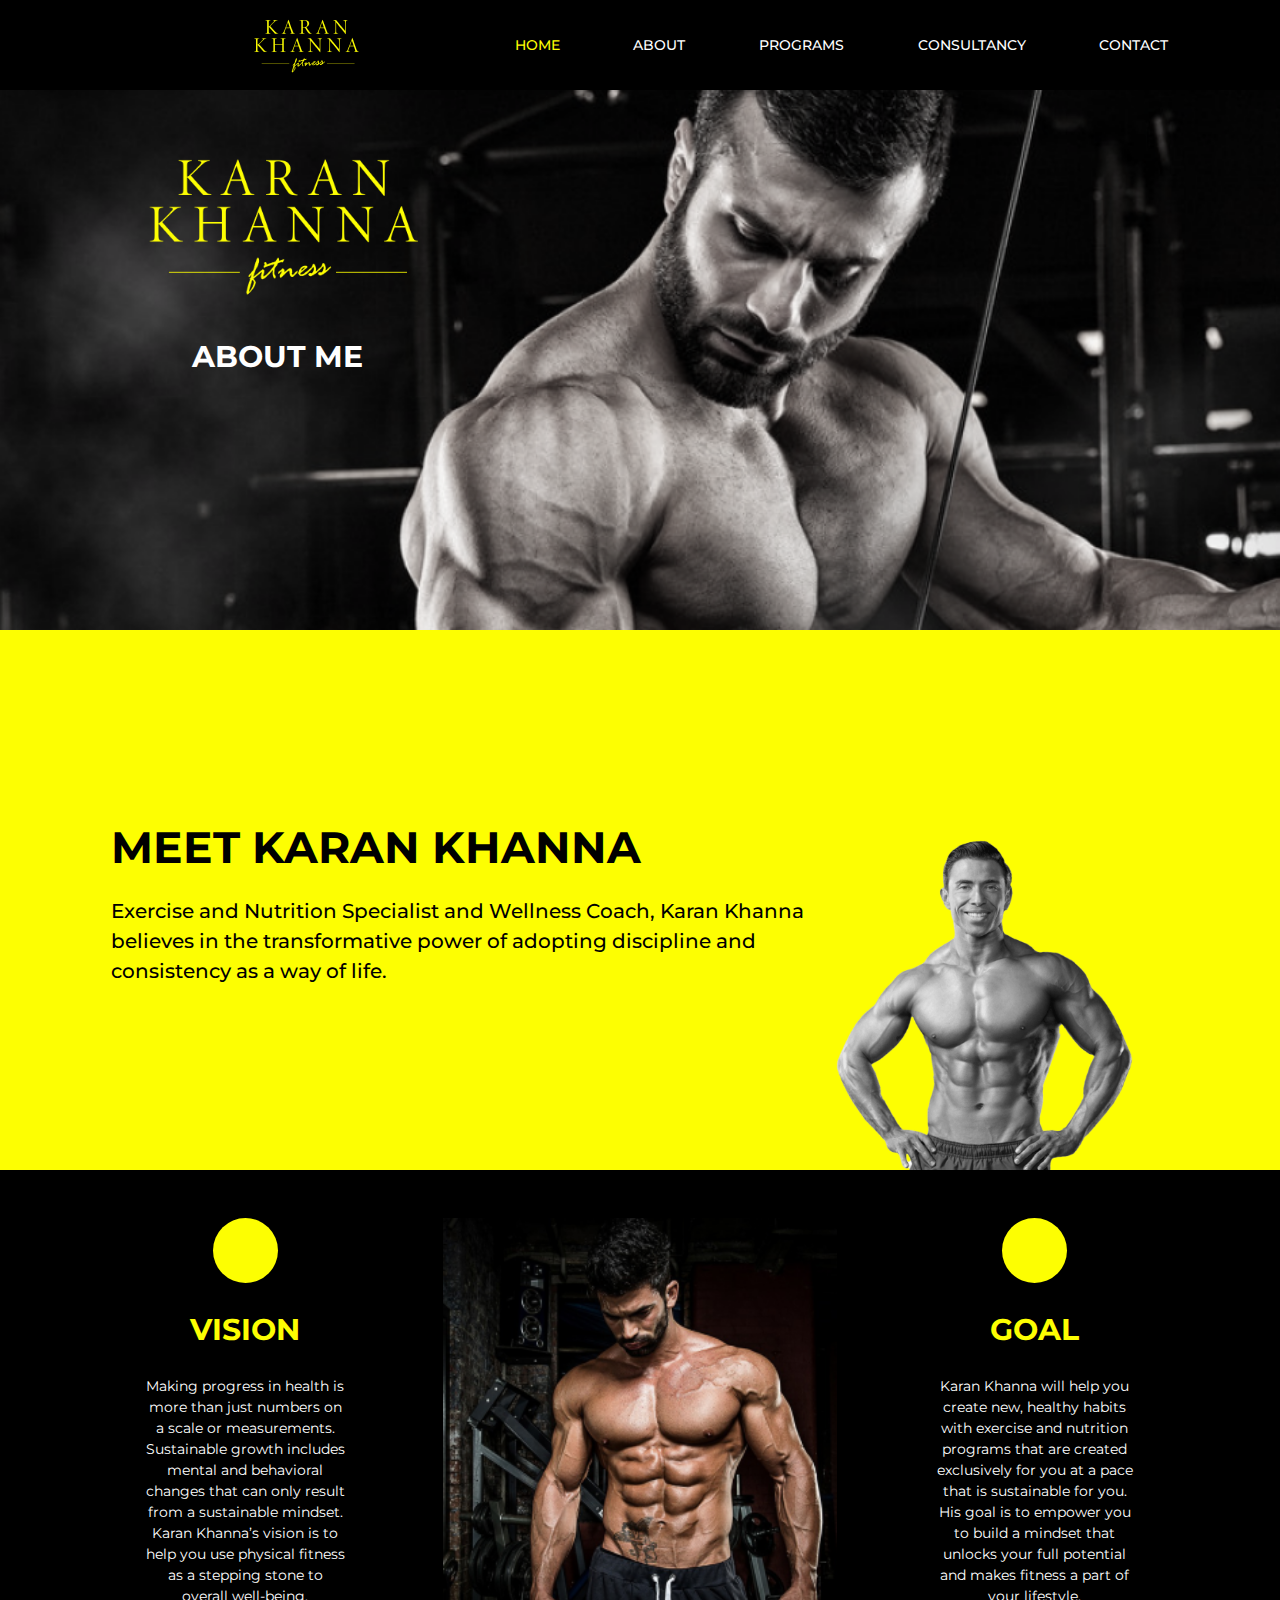
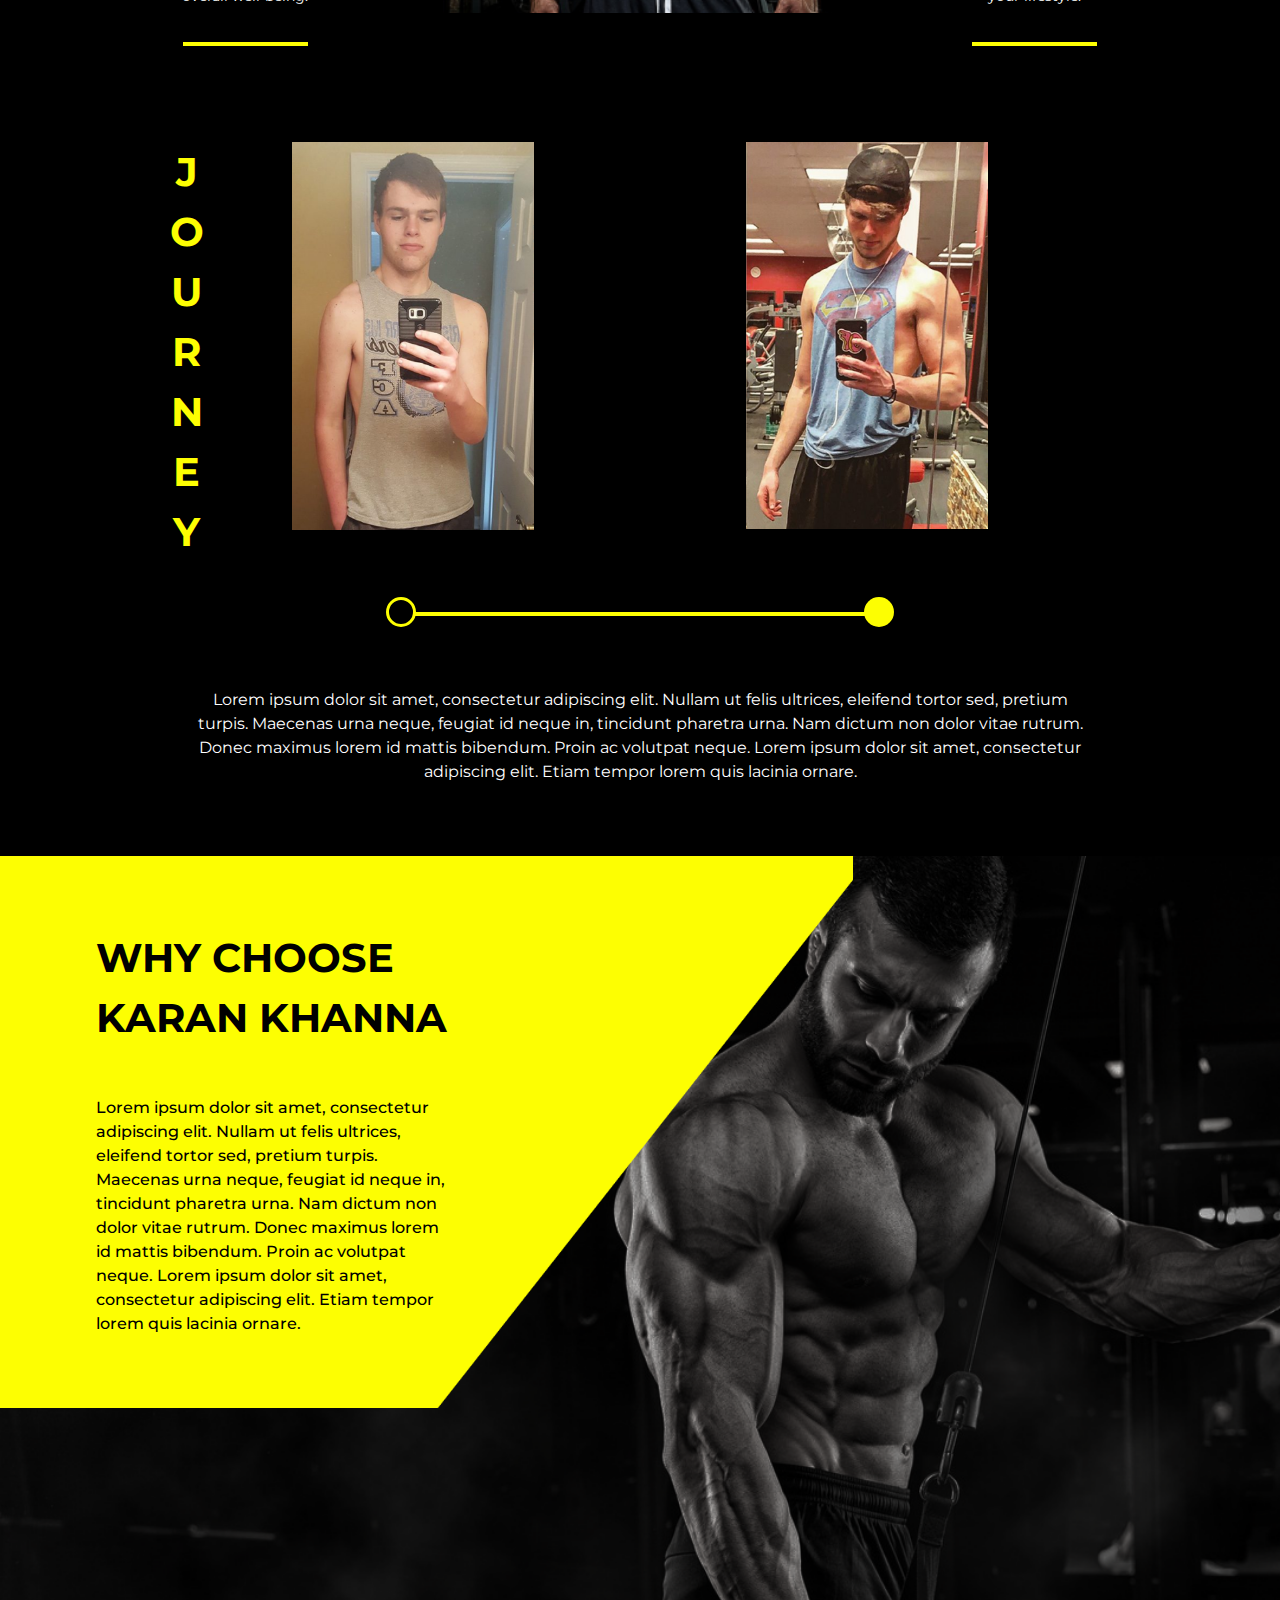
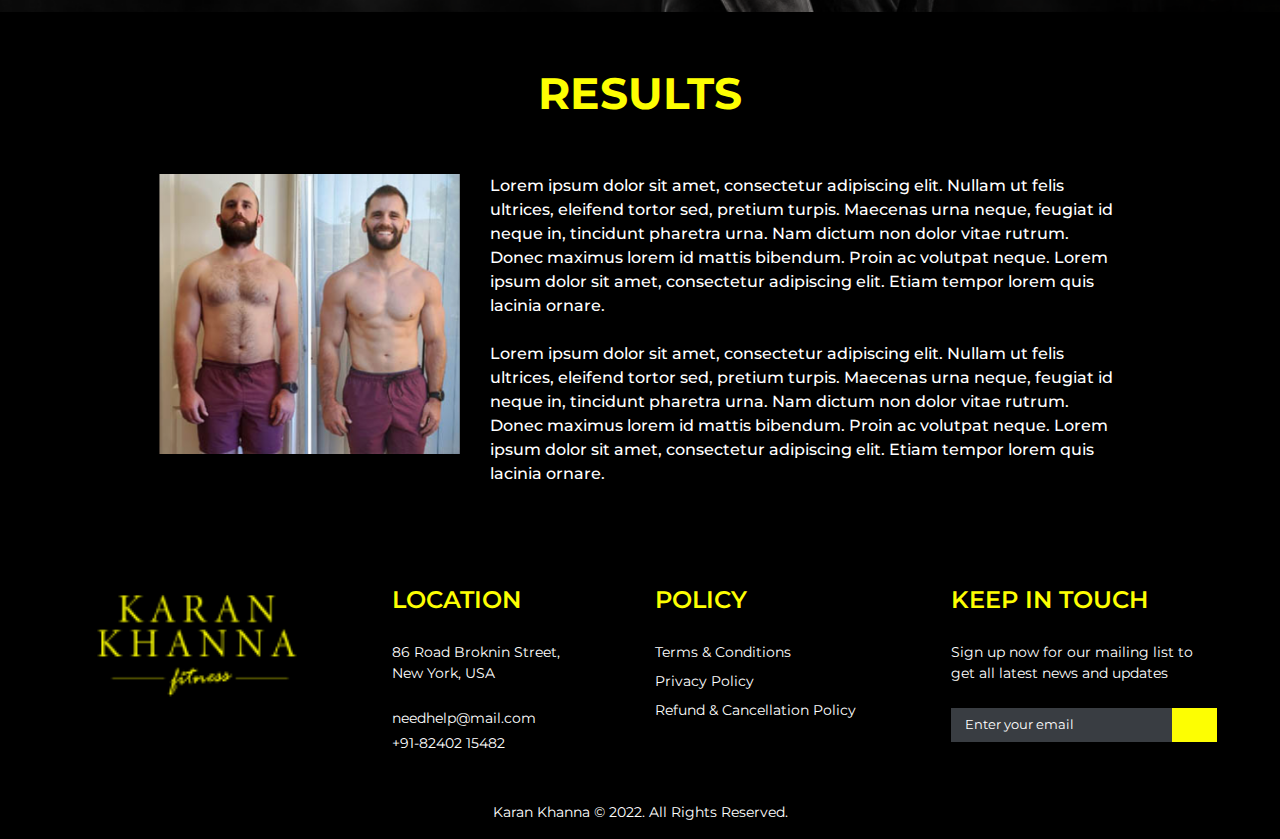
==== about.html @ f709c157 "Initial commit" ====
<!DOCTYPE html>
<html lang="en">
   <head>
      <title>KARAN KHANNA</title>
      <meta charset="utf-8">
      <meta name="viewport" content="width=device-width, initial-scale=1">
      <link rel="stylesheet" href="css/bootstrap.min.css">
      <link rel="stylesheet" href="css/styles.css">
      <link rel="stylesheet" href="css/responsive.css">
      <link rel="stylesheet" href="css/owl.carousel.min.css">
      <link rel="stylesheet" href="css/owl.theme.default.min.css">
      <link rel="stylesheet" href="https://pro.fontawesome.com/releases/v5.10.0/css/all.css" integrity="sha384-AYmEC3Yw5cVb3ZcuHtOA93w35dYTsvhLPVnYs9eStHfGJvOvKxVfELGroGkvsg+p" crossorigin="anonymous"/>
   </head>
   <body>
      <nav class="navbar navbar-expand-md bg-dark navbar-dark">
         <a class="navbar-brand" href="#">
         <img src="img/logo.png">
         </a>
         <div class="menu-btn navbar-toggler-icon d-lg-none" type="button" data-toggle="collapse" data-target="#collapsibleNavbar">
            <div class="menu-btn__burger"></div>
         </div>
         <div class="collapse navbar-collapse" id="collapsibleNavbar">
            <ul class="navbar-nav justify-content-end">
               <li class="nav-item">
                  <a class="nav-link active" href="#">HOME</a>
               </li>
               <li class="nav-item">
                  <a class="nav-link" href="#">ABOUT</a>
               </li>
               <li class="nav-item">
                  <a class="nav-link" href="#">PROGRAMS</a>
               </li>
               <li class="nav-item">
                  <a class="nav-link" href="#">CONSULTANCY</a>
               </li>
               <li class="nav-item">
                  <a class="nav-link" href="#">CONTACT</a>
               </li>
            </ul>
         </div>
      </nav>
      <section class="about_section p-md-5">
         <div class="pl-md-5 pr-md-5">
            <div class="row m-0">
               <div class="col-md-4">
                  <img src="img/about_logo.png" class="w-100">
                  <div class="mt-4 text-white fo-30 fw-700 text-center">ABOUT ME</div>
               </div>
               <div class="col-md-8"></div>
            </div>
         </div>
      </section>
      <section class="bg-yellow vh-60 mvh-100 pl-3 pr-3 pr-md-5 pl-md-5">
         <div class="pl-md-5 pr-md-5 h-100">
            <div class="row m-0 h-100">
               <div class="col-md-8 mt-4 m-md-auto">
                  <div class="fo-44 fw-700 mfo-35">MEET KARAN KHANNA</div>
                  <div class="fo-20 fw-500 mt-3 mfo-14">Exercise and Nutrition Specialist and Wellness Coach, Karan Khanna believes in the transformative power of adopting discipline and consistency as a way of life.</div>
                  <!-- <button class="btn website_btn mt-4">KNOW MORE</button> -->
               </div>
               <div class="col-md-4 position-relative">
                  <img src="img/home1.png" class="home_img1">
               </div>
            </div>
         </div>
      </section>
      <section class="bg-dark pt-5 p-md-5">
         <div class="row m-0">
            <div class="col-md-4 m-auto pl-md-5 pr-md-5">
               <div class="about_icon_div m-auto d-flex">
                  <i class="fas fa-eye m-auto fo-34"></i>
               </div>
               <div class="text-center fo-30 text-yellow fw-700 mt-4">VISION</div>
               <div class="text-white fo-14 mt-4 text-center pl-md-5 pr-md-5">Making progress in health is more than just numbers on a scale or measurements. Sustainable growth includes mental and behavioral changes that can only result from a sustainable mindset. Karan Khanna’s vision is to help you use physical fitness as a stepping stone to overall well-being.</div>
               <div class="about_bar"></div>
            </div>
            <div class="col-md-4 p-0 mt-5 mt-md-0">
               <img src="img/home9.png" class="w-100">
            </div>
            <div class="col-md-4 pl-md-5 pr-md-5 mt-5 mt-md-0 m-md-auto">
               <div class="about_icon_div m-auto d-flex">
                  <i class="fas fa-location m-auto fo-34"></i>
               </div>
               <div class="text-center fo-30 text-yellow fw-700 mt-4">GOAL</div>
               <div class="text-white fo-14 mt-4 text-center pl-md-5 pr-md-5">Karan Khanna will help you create new, healthy habits with exercise and nutrition programs that are created exclusively for you at a pace that is sustainable for you. His goal is to empower you to build a mindset that unlocks your full potential and makes fitness a part of your lifestyle.</div>
               <div class="about_bar"></div>
            </div>
         </div>
      </section>
      <section class="bg-dark pt-5 p-md-5">
         <div class="row m-0 pl-md-5 pr-md-5">
            <div class="col-12 col-md-2 mb-4 mb-md-0">
               <div class="d-none d-md-block">
                  <div class="fo-40 text-yellow fw-700 text-center">J</div>
                  <div class="fo-40 text-yellow fw-700 text-center">O</div>
                  <div class="fo-40 text-yellow fw-700 text-center">U</div>
                  <div class="fo-40 text-yellow fw-700 text-center">R</div>
                  <div class="fo-40 text-yellow fw-700 text-center">N</div>
                  <div class="fo-40 text-yellow fw-700 text-center">E</div>
                  <div class="fo-40 text-yellow fw-700 text-center">Y</div>
               </div>
               <div class="d-md-none">
                  <div class="fo-44 fw-700 text-yellow text-center">JOURNEY</div>
               </div>
            </div>
            <div class="col-6 col-md-3">
               <img src="img/about1.png" class="w-100">
            </div>
            <div class="col-md-2 d-none d-md-block"></div>
            <div class="col-6 col-md-3">
               <img src="img/about2.png" class="w-100">
            </div>
            <div class="col-12 col-md-2"></div>
         </div>
         <div class="about_bar2"></div>
         <div class="p-4 pl-md-5 pr-md-5">
            <div class="pl-md-5 pr-md-5">
               <div class="text-center fo-16 mt-5 text-white pl-md-5 pr-md-5 mfo-13">Lorem ipsum dolor sit amet, consectetur adipiscing elit. Nullam ut felis ultrices, eleifend tortor sed, pretium turpis. Maecenas urna neque, feugiat id neque in, tincidunt pharetra urna. Nam dictum non dolor vitae rutrum. Donec maximus lorem id mattis bibendum. Proin ac volutpat neque. Lorem ipsum dolor sit amet, consectetur adipiscing elit. Etiam tempor lorem quis lacinia ornare. </div>
            </div>
         </div>
      </section>
      <section class="home_consultation">
         <div class="row m-0">
            <div class="col-md-8 p-3 p-md-5">
               <div class="pl-md-5">
                  <div class="fo-40 fw-700 mfo-30 mt-md-4">WHY CHOOSE <br>KARAN KHANNA</div>
                  <div class="fo-16 fw-500 mt-3 mt-md-5 w-50 mb-md-4 mow-65 mfo-13">Lorem ipsum dolor sit amet, consectetur adipiscing elit. Nullam ut felis ultrices, eleifend tortor sed, pretium turpis. Maecenas urna neque, feugiat id neque in, tincidunt pharetra urna. Nam dictum non dolor vitae rutrum. Donec maximus lorem id mattis bibendum. Proin ac volutpat neque. Lorem ipsum dolor sit amet, consectetur adipiscing elit. Etiam tempor lorem quis lacinia ornare. </div>
               </div>
            </div>
            <div class="col-md-4 mt-auto mb-2 mb-md-5"></div>
         </div>
         <div class="d-md-none">
            <img src="img/home7.png" class="w-100">
         </div>
      </section>
      <section class="bg-dark pt-5 pb-4 p-md-5">
         <div class="fo-44 fw-700 text-yellow text-center">RESULTS</div>
         <div class="pl-md-5 pr-md-5">
            <div class="row m-0 pl-md-5 pr-md-5 mt-5">
               <div class="col-md-4">
                  <img src="img/success_stories/3.png" class="w-100">
               </div>
               <div class="col-md-8 mt-4 m-md-auto">
                  <div class="fo-16 text-white fw-500 mfo-14">Lorem ipsum dolor sit amet, consectetur adipiscing elit. Nullam ut felis ultrices, eleifend tortor sed, pretium turpis. Maecenas urna neque, feugiat id neque in, tincidunt pharetra urna. Nam dictum non dolor vitae rutrum. Donec maximus lorem id mattis bibendum. Proin ac volutpat neque. Lorem ipsum dolor sit amet, consectetur adipiscing elit. Etiam tempor lorem quis lacinia ornare. <br><br>Lorem ipsum dolor sit amet, consectetur adipiscing elit. Nullam ut felis ultrices, eleifend tortor sed, pretium turpis. Maecenas urna neque, feugiat id neque in, tincidunt pharetra urna. Nam dictum non dolor vitae rutrum. Donec maximus lorem id mattis bibendum. Proin ac volutpat neque. Lorem ipsum dolor sit amet, consectetur adipiscing elit. Etiam tempor lorem quis lacinia ornare. </div>
               </div>
            </div>
         </div>
      </section>
      <footer class="bg-dark p-3 pt-md-5 pl-md-5 pr-md-5">
         <div class="row m-0">
            <div class="col-md-3 text-center">
               <img src="img/logo.png" class="w-80">
               <div class="row m-0 justify-content-between footer_social mt-4">
                  <div><a href="#"><i class="fab fa-facebook-square"></i></a></div>
                  <div><a href="#"><i class="fab fa-twitter"></i></a></div>
                  <div><a href="#"><i class="fab fa-youtube"></i></a></div>
                  <div><a href="#"><i class="fab fa-linkedin"></i></a></div>
                  <div><a href="#"><i class="fab fa-instagram"></i></a></div>
               </div>
            </div>
            <div class="col-md-3 pl-md-5 mt-4 mt-md-0">
               <div class="fo-24 text-yellow fw-600">LOCATION</div>
               <div class="fo-14 text-white mt-4">86 Road Broknin Street, <br>New York, USA</div>
               <div class="fo-14 text-white mt-4">needhelp@mail.com</div>
               <div class="fo-14 text-white mt-1">+91-82402 15482</div>
            </div>
            <div class="col-md-3 mt-4 mt-md-0">
               <div class="fo-24 text-yellow fw-600">POLICY</div>
               <a href="#">
                  <div class="fo-14 text-white mt-4">Terms & Conditions</div>
               </a>
               <a href="#">
                  <div class="fo-14 text-white mt-2">Privacy Policy</div>
               </a>
               <a href="#">
                  <div class="fo-14 text-white mt-2">Refund & Cancellation Policy</div>
               </a>
            </div>
            <div class="col-md-3 mt-4 mt-md-0">
               <div class="fo-24 text-yellow fw-600">KEEP IN TOUCH</div>
               <div class="fo-14 text-white mt-4">Sign up now for our mailing list to get all latest news and updates</div>
               <div class="row m-0 mt-4">
                  <input type="text" name="" placeholder="Enter your email" class="">
                  <div class="email_btn bg-yellow text-center d-flex">
                     <i class="fas fa-angle-right text-dark fo-30 m-auto"></i>
                  </div>
               </div>
            </div>
            <div class="col-md-12 mt-4 mt-md-0 text-center">
               <div class="fo-14 text-white mt-5">Karan Khanna © 2022. All Rights Reserved.</div>
            </div>
         </div>
      </footer>
      <!--Script files -->
      <script src="js/jquery.js"></script>
      <script src="js/bootstrap.min.js"></script>
      <script src="js/owl.carousel.min.js"></script>
      <script src="js/main.js"></script>
   </body>
</html>
---- css/styles.css ----
@import url('https://fonts.googleapis.com/css2?family=Montserrat:wght@400;500;600;700&display=swap');

/* Global classes */

.btn:focus,
.btn:active {
	outline: none !important;
	box-shadow: none;
}

input:focus {
	border-top: none;
	outline: none;
}

select:focus {
	border: none;
	outline: none;
}

input::placeholder {
	font-size: 13px;
	color: #fff;
}

ul {
	list-style-type: none;
}

.w-100 {
	width: 100%!important;
}

.w-95 {
	width: 95%;
}

.w-80 {
	width: 80%;
}

.w-50 {
	width: 50%;
}

.w-40 {
	width: 40%;
}

.h-100 {
	height: 100%;
}

.fo-12 {
	font-size: 12px;
}

.fo-13 {
	font-size: 13px;
}

.fo-14 {
	font-size: 14px;
}

.fo-15 {
	font-size: 15px;
}

.fo-16 {
	font-size: 16px;
}

.fo-17 {
	font-size: 17px;
}

.fo-18 {
	font-size: 18px!important;
}

.fo-20 {
	font-size: 20px;
}

.fo-22 {
	font-size: 22px;
}

.fo-24 {
	font-size: 24px;
}

.fo-26 {
	font-size: 26px;
}

.fo-28 {
	font-size: 28px;
}

.fo-30 {
	font-size: 30px!important;
}

.fo-32 {
	font-size: 32px;
}

.fo-34 {
	font-size: 34px;
}

.fo-36 {
	font-size: 36px;
}

.fo-38 {
	font-size: 38px;
}

.fo-40 {
	font-size: 40px;
}

.fo-44 {
	font-size: 44px;
}

.fw-400 {
	font-weight: 400;
}

.fw-500 {
	font-weight: 500;
}

.fw-600 {
	font-weight: 600;
}

.fw-700 {
	font-weight: 700;
}

.fw-800 {
	font-weight: 800;
}

.carousel-inner img {
	width: 100%;
	height: 100%;
}

.cursorPointer {
	cursor: pointer;
}

.bg-black {
	background-color: #212529;
}

.bg-yellow {
	background-color: #FDFE02;
}

.vh-60 {
	height: 60vh;
}

.vh-80 {
	height: 80vh;
}

.website_btn {
	border-radius: 0;
	background: transparent;
	border: 1px solid #000000;
	padding: 10px 20px;
	text-align: center;
	font-size: 13px;
	font-weight: 500;
}

.website_btn_yellow {
	border: 1px solid #FDFE02;
	color: #FDFE02;
}


/* 3-bars and cross icon animation */

.menu-btn__burger {
	width: 25px;
	height: 3px;
	background: #FFC000;
	border-radius: 5px;
	box-shadow: 0 2px 5px rgba(255, 101, 47, .2);
	transition: all .5s ease-in-out;
}

.menu-btn__burger::before,
.menu-btn__burger::after {
	content: '';
	position: absolute;
	width: 25px;
	height: 3px;
	background: #FFC000;
	border-radius: 5px;
	box-shadow: 0 2px 5px rgba(255, 101, 47, .2);
	transition: all .5s ease-in-out;
}

.menu-btn__burger::before {
	transform: translateY(-9px);
}

.menu-btn__burger::after {
	transform: translateY(9px);
}


/* ANIMATION */

.menu-btn.open .menu-btn__burger {
	transform: translateX(-50px);
	background: transparent;
	box-shadow: none;
}

.menu-btn.open .menu-btn__burger::before {
	transform: rotate(45deg) translate(35px, -35px);
}

.menu-btn.open .menu-btn__burger::after {
	transform: rotate(-45deg) translate(35px, 35px);
}

.text-yellow {
	color: #FDFE02;
}

.nav-link {
	color: #fff!important;
	font-size: 14px;
	font-weight: 500;
}

.nav-link.active,
.nav-link:hover {
	color: #FDFE02!important;
}

.home_programs {
	background-image: url('../img/home3.png');
	background-size: cover;
	background-position: center;
	background-repeat: no-repeat;
}

.home_fitness {
	background-image: url('../img/home5.png');
	background-size: cover;
	background-position: center;
	background-repeat: no-repeat;
}

.home_consultation .col-md-8 {
	background-image: url('../img/home8.png');
	background-size: cover;
	background-position: center;
	background-repeat: no-repeat;
	height: 100%;
}

.home_consultation img {
	border-radius: 50%;
	width: 26%;
}

.program_card {
	box-shadow: 4px 4px 14px rgba(0, 0, 0, 0.25);
	border-radius: 12px;
}

.programs_content {
	border-radius: 0px 0px 12px 12px;
}

.program_card .website_btn {
	padding: 7px 20px;
}

.website_btn_arrow {
	margin-left: -5px;
	padding: 6px 10px!important;
	background: #000;
	color: #fff;
}

.success_stories img {
	height: 300px;
}

footer i {
	color: #fff;
}

footer input {
	background: #393D42;
	border-radius: 0;
	border: none;
	width: 83%;
	padding: 7px 14px;
	color: #fff;
	font-size: 13px;
}

.email_btn {
	width: 17%;
	padding: 7px 14px;
}

.about_section {
	background-image: url('../img/about_cover.png');
	background-size: cover;
	background-position: center;
	background-repeat: no-repeat;
	height: 60vh;
}

.about_icon_div {
	height: 65px;
	width: 65px;
	border-radius: 50%;
	background-color: #FDFE02;
}

.about_bar {
	max-width: 125px;
	border-bottom: 4px solid #FDFE02;
	margin: auto;
	margin-top: 35px;
}

.about_bar2 {
	max-width: 450px;
	border-bottom: 4px solid #FDFE02;
	margin: auto;
	margin-top: 50px;
	position: relative;
}

.about_bar2::before {
	content: '';
	display: inline-block;
	border: 3px solid #FDFE02;
	color: white;
	width: 30px;
	height: 30px;
	border-radius: 50%;
	position: absolute;
	left: -6.5%;
	bottom: -15px;
}

.about_bar2::after {
	content: '';
	display: inline-block;
	background: #FDFE02;
	color: white;
	width: 30px;
	height: 30px;
	border-radius: 50%;
	position: absolute;
	right: -6.5%;
	bottom: -15px;
}
.consultancy_form input{
	border: 1px solid #FFFFFF;
	border-radius: 0;
	width: 100%;
	margin: 6px 0px;
	padding: 8px 15px;
	background: transparent;
	color: #717171;
	font-size: 13px;
}

.consultancy_form input::placeholder {
	font-size: 13px;
	color: #717171;
}

.consultancy_form textarea{
	border: 1px solid #FFFFFF;
	border-radius: 0;
	width: 100%;
	margin: 6px 0px;
	padding: 8px 15px;
	background: transparent;
	color: #717171;
	height: 170px;
	resize: none;
	font-size: 13px;
}
.consultancy_form .btn{
	background: #FDFE02;
	font-size: 14px;
	color: #000;
	padding: 8px 25px;
	font-weight: 700;
}

#accordion .card {
	border: none;
	border-radius: 0px;
}

#accordion .card .card-header {
	border: none;
}

#accordion .card a {
	color: #000000;
	font-size: 16px;
	font-weight: 600;
}

#accordion .card-body {
	font-size: 14px;
	color: #000000;
}
.services_card{
	height: 330px;
	border-radius: 5px;
}
.card_tag{
	background: #FDFE02;
	text-align: center;
	color: #000000;
	font-size: 16px;
	font-weight: 800;
	padding: 10px 15px;
	width: 70%;
	margin-top: 10px;
	margin-left: -25px;
}
.card_tag_bottom {
	width: 0;
	height: 0;
	border-left: 25px solid transparent;
	border-right: 0px solid transparent;
	border-top: 15px solid #B6B70D;
	margin-left: -25px;
}
.services_card .btn{
	width: 40%;
	margin-left: auto;
	margin-right: auto;
}
.services_card span{
	opacity: .6;
	font-size: 16px;
}
---- css/responsive.css ----
@media only screen and (min-width: 577px) {
	nav {
		padding-left: 250px!important;
		padding-right: 75px!important;
	}
	.nav-link {
		padding-left: 2.3rem!important;
		padding-right: 2.3rem!important;
	}
	.home_img1 {
		position: absolute;
		bottom: 0;
		left: 0;
		width: 90%;
	}
	.home_img2 {
		position: absolute;
		bottom: 0;
		left: 0;
		width: 120%;
	}
	.home_consultation {
		background-image: url('../img/home7.png');
		background-size: cover;
		background-position: center;
		background-repeat: no-repeat;
		height: 84vh;
	}
	.home_consultation .col-md-4 .fo-22 {
		margin-left: -120px;
		margin-right: 100px!important;
	}
	footer{
		padding: 30px 250px;
	}
}

@media only screen and (min-width: 1400px) {}

@media only screen and (max-width: 576px) {
	/* Global classes for mobile */
	.mfo-35 {
		font-size: 35px!important;
	}
	.mfo-32 {
		font-size: 32px!important;
	}
	.mfo-30 {
		font-size: 30px!important;
	}
	.mfo-28 {
		font-size: 28px!important;
	}
	.mfo-25 {
		font-size: 25px!important;
	}
	.mfo-24 {
		font-size: 24px!important;
	}
	.mfo-22 {
		font-size: 22px!important;
	}
	.mfo-20 {
		font-size: 20px!important;
	}
	.mfo-18 {
		font-size: 18px!important;
	}
	.mfo-17 {
		font-size: 17px!important;
	}
	.mfo-16 {
		font-size: 16px!important;
	}
	.mfo-15 {
		font-size: 15px!important;
	}
	.mfo-14 {
		font-size: 14px!important;
	}
	.mfo-13 {
		font-size: 13px!important;
	}
	.mfo-12 {
		font-size: 12px!important;
	}
	.mfo-11 {
		font-size: 11px!important;
	}
	.mfo-10 {
		font-size: 10px!important;
	}
	.mow-100 {
		width: 100%!important;
	}
	.mow-65 {
		width: 65%!important;
	}
	.mvh-100 {
		height: 87vh!important;
	}
	.mvh-110 {
		height: 110vh!important;
	}
	/* Custom classes */
	.nav-link {
		padding: 14px!important;
	}
	.home_img1 {
		position: absolute;
		bottom: 0;
		right: -5%;
		width: 90%;
	}
	.home_img2 {
		position: absolute;
		bottom: 0;
		right: -5%;
		width: 90%;
	}
	.home_programs {
		height: 230vh;
	}
	.home_consultation {
		background: #000;
	}
	.home_consultation img {
		width: 40%;
	}
	.about_bar2 {
		max-width: 225px;
	}
	.about_bar2::before {
		left: -12.5%;
		bottom: -15px;
	}
	.about_bar2::after {
		right: -12.5%;
		bottom: -15px;
	}
	footer{
		padding: 15px;
	}
}
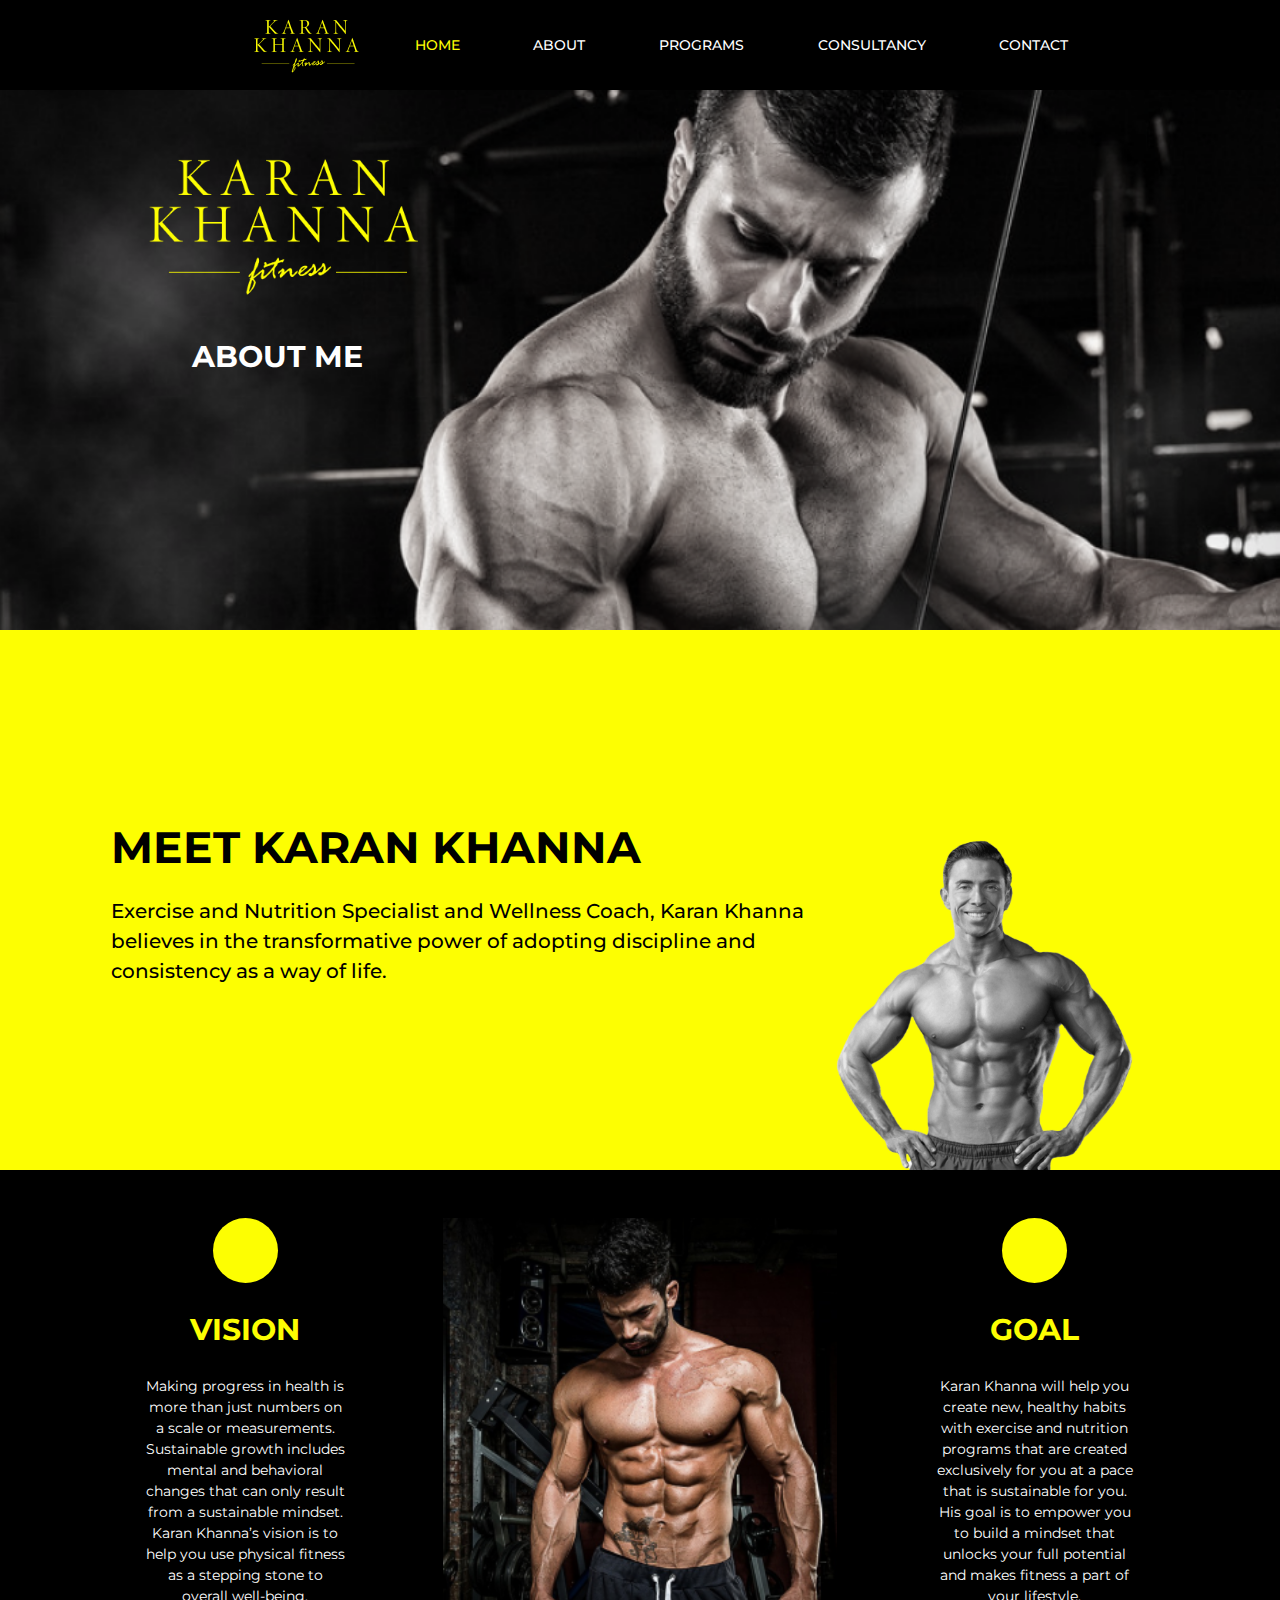
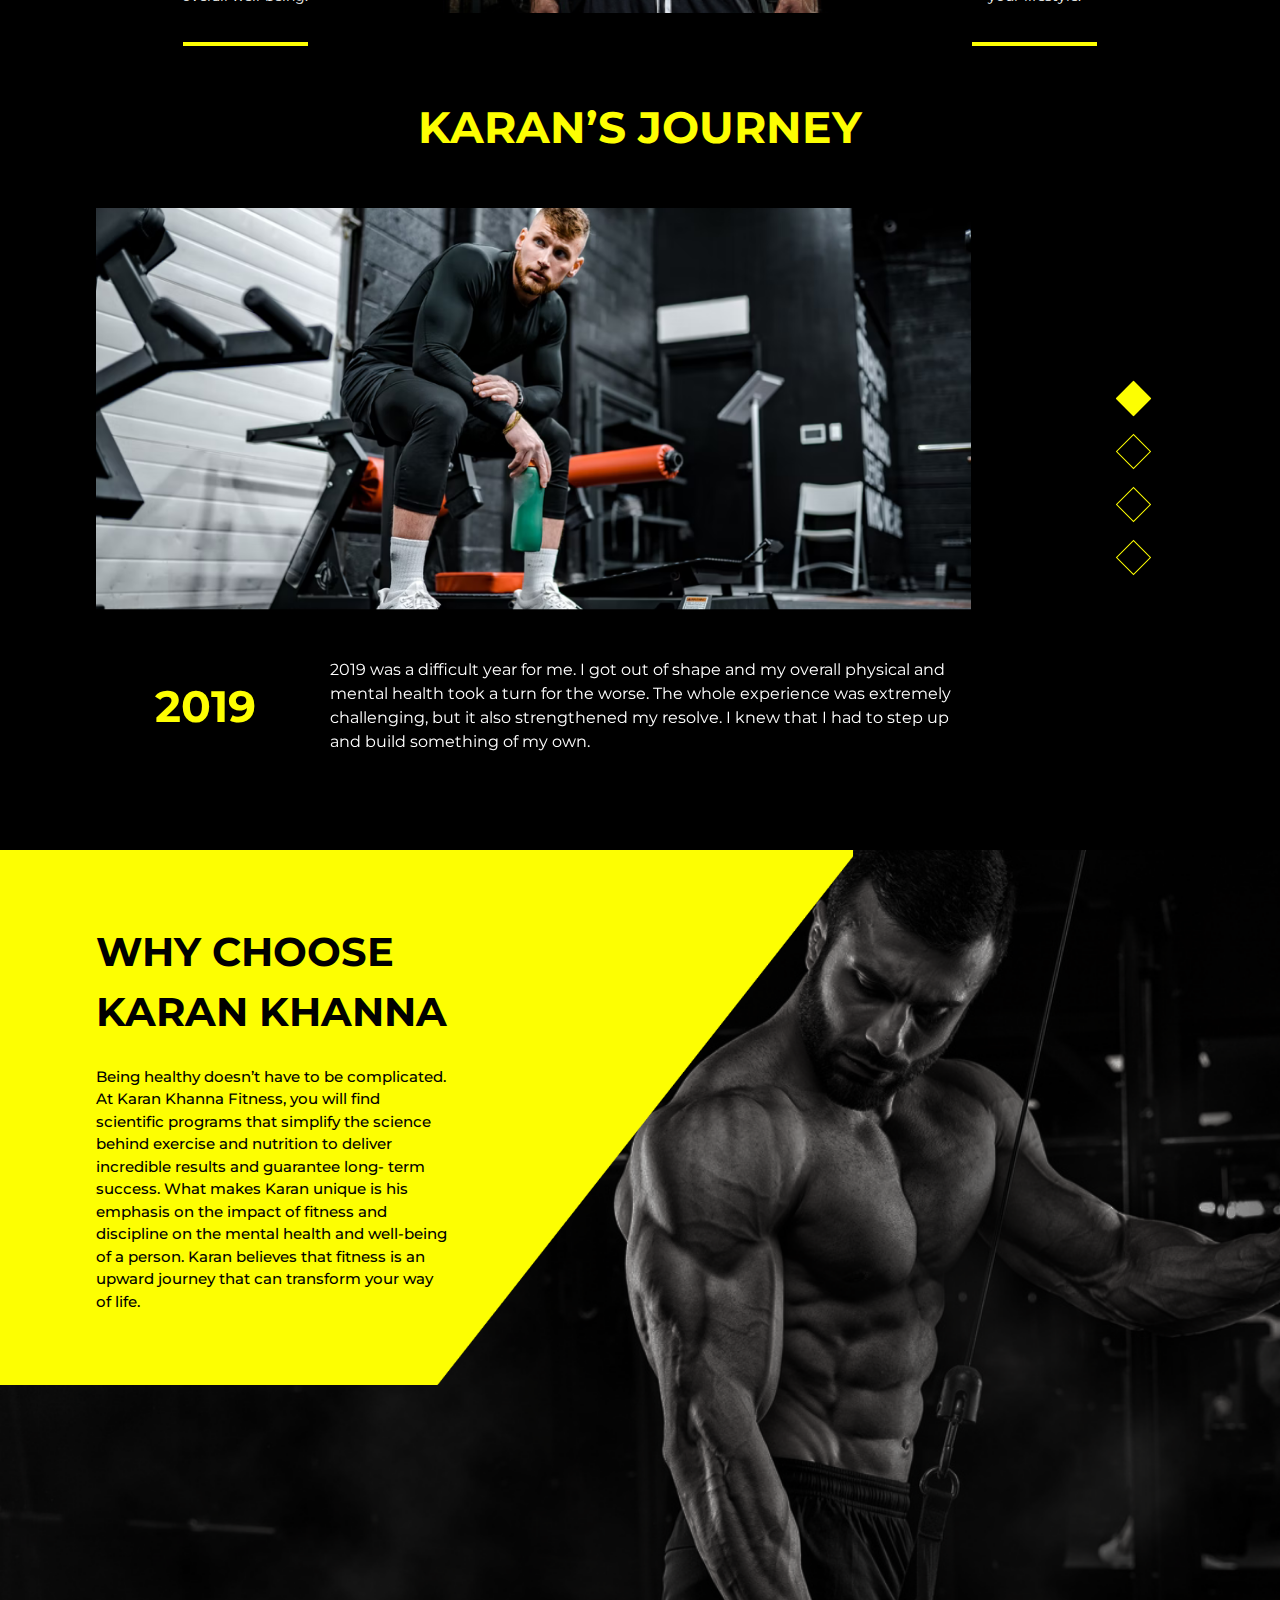
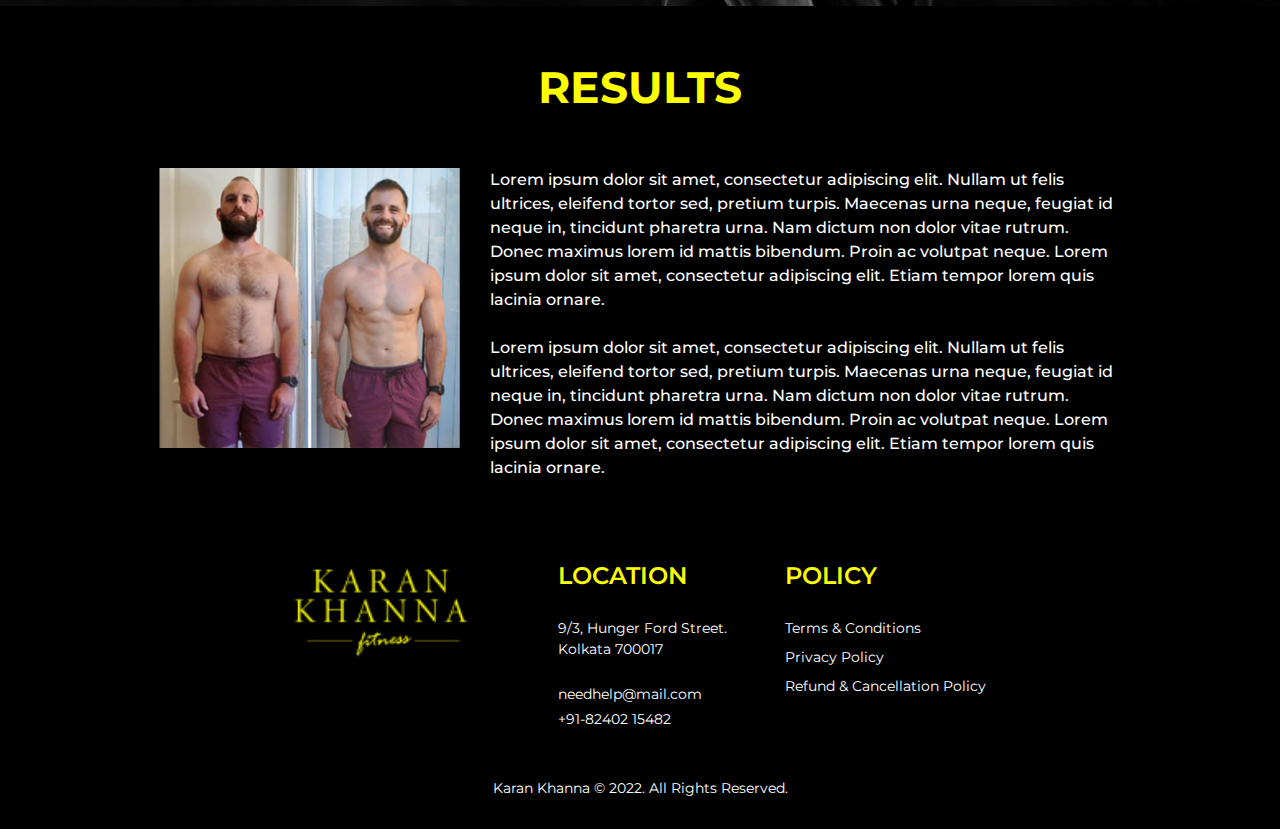
==== commit 3dd3b817: "About page complete" ====
--- a/about.html
+++ b/about.html
@@ -12,7 +12,7 @@
       <link rel="stylesheet" href="https://pro.fontawesome.com/releases/v5.10.0/css/all.css" integrity="sha384-AYmEC3Yw5cVb3ZcuHtOA93w35dYTsvhLPVnYs9eStHfGJvOvKxVfELGroGkvsg+p" crossorigin="anonymous"/>
    </head>
    <body>
-      <nav class="navbar navbar-expand-md bg-dark navbar-dark">
+      <nav class="navbar navbar-expand-lg bg-dark navbar-dark">
          <a class="navbar-brand" href="#">
          <img src="img/logo.png">
          </a>
@@ -42,15 +42,15 @@
       <section class="about_section p-md-5">
          <div class="pl-md-5 pr-md-5">
             <div class="row m-0">
-               <div class="col-md-4">
+               <div class="col-md-5 col-lg-4">
                   <img src="img/about_logo.png" class="w-100">
                   <div class="mt-4 text-white fo-30 fw-700 text-center">ABOUT ME</div>
                </div>
-               <div class="col-md-8"></div>
-            </div>
-         </div>
-      </section>
-      <section class="bg-yellow vh-60 mvh-100 pl-3 pr-3 pr-md-5 pl-md-5">
+               <div class="col-md-7 col-lg-8"></div>
+            </div>
+         </div>
+      </section>
+      <section class="bg-yellow vh-60 mvh-100 pl-3 pr-3 pr-lg-5 pl-lg-5">
          <div class="pl-md-5 pr-md-5 h-100">
             <div class="row m-0 h-100">
                <div class="col-md-8 mt-4 m-md-auto">
@@ -66,77 +66,103 @@
       </section>
       <section class="bg-dark pt-5 p-md-5">
          <div class="row m-0">
-            <div class="col-md-4 m-auto pl-md-5 pr-md-5">
+            <div class="col-lg-4 m-auto pl-lg-5 pr-lg-5">
                <div class="about_icon_div m-auto d-flex">
                   <i class="fas fa-eye m-auto fo-34"></i>
                </div>
                <div class="text-center fo-30 text-yellow fw-700 mt-4">VISION</div>
-               <div class="text-white fo-14 mt-4 text-center pl-md-5 pr-md-5">Making progress in health is more than just numbers on a scale or measurements. Sustainable growth includes mental and behavioral changes that can only result from a sustainable mindset. Karan Khanna’s vision is to help you use physical fitness as a stepping stone to overall well-being.</div>
+               <div class="text-white fo-14 mt-4 text-center pl-lg-5 pr-lg-5">Making progress in health is more than just numbers on a scale or measurements. Sustainable growth includes mental and behavioral changes that can only result from a sustainable mindset. Karan Khanna’s vision is to help you use physical fitness as a stepping stone to overall well-being.</div>
                <div class="about_bar"></div>
             </div>
-            <div class="col-md-4 p-0 mt-5 mt-md-0">
+            <div class="col-lg-4 p-0 mt-5 mt-lg-0">
                <img src="img/home9.png" class="w-100">
             </div>
-            <div class="col-md-4 pl-md-5 pr-md-5 mt-5 mt-md-0 m-md-auto">
+            <div class="col-lg-4 pl-lg-5 pr-lg-5 mt-5 mt-lg-0">
                <div class="about_icon_div m-auto d-flex">
                   <i class="fas fa-location m-auto fo-34"></i>
                </div>
                <div class="text-center fo-30 text-yellow fw-700 mt-4">GOAL</div>
-               <div class="text-white fo-14 mt-4 text-center pl-md-5 pr-md-5">Karan Khanna will help you create new, healthy habits with exercise and nutrition programs that are created exclusively for you at a pace that is sustainable for you. His goal is to empower you to build a mindset that unlocks your full potential and makes fitness a part of your lifestyle.</div>
+               <div class="text-white fo-14 mt-4 text-center pl-lg-5 pr-lg-5">Karan Khanna will help you create new, healthy habits with exercise and nutrition programs that are created exclusively for you at a pace that is sustainable for you. His goal is to empower you to build a mindset that unlocks your full potential and makes fitness a part of your lifestyle.</div>
                <div class="about_bar"></div>
             </div>
          </div>
       </section>
-      <section class="bg-dark pt-5 p-md-5">
-         <div class="row m-0 pl-md-5 pr-md-5">
-            <div class="col-12 col-md-2 mb-4 mb-md-0">
-               <div class="d-none d-md-block">
-                  <div class="fo-40 text-yellow fw-700 text-center">J</div>
-                  <div class="fo-40 text-yellow fw-700 text-center">O</div>
-                  <div class="fo-40 text-yellow fw-700 text-center">U</div>
-                  <div class="fo-40 text-yellow fw-700 text-center">R</div>
-                  <div class="fo-40 text-yellow fw-700 text-center">N</div>
-                  <div class="fo-40 text-yellow fw-700 text-center">E</div>
-                  <div class="fo-40 text-yellow fw-700 text-center">Y</div>
-               </div>
-               <div class="d-md-none">
-                  <div class="fo-44 fw-700 text-yellow text-center">JOURNEY</div>
-               </div>
-            </div>
-            <div class="col-6 col-md-3">
-               <img src="img/about1.png" class="w-100">
-            </div>
-            <div class="col-md-2 d-none d-md-block"></div>
-            <div class="col-6 col-md-3">
-               <img src="img/about2.png" class="w-100">
-            </div>
-            <div class="col-12 col-md-2"></div>
-         </div>
-         <div class="about_bar2"></div>
-         <div class="p-4 pl-md-5 pr-md-5">
-            <div class="pl-md-5 pr-md-5">
-               <div class="text-center fo-16 mt-5 text-white pl-md-5 pr-md-5 mfo-13">Lorem ipsum dolor sit amet, consectetur adipiscing elit. Nullam ut felis ultrices, eleifend tortor sed, pretium turpis. Maecenas urna neque, feugiat id neque in, tincidunt pharetra urna. Nam dictum non dolor vitae rutrum. Donec maximus lorem id mattis bibendum. Proin ac volutpat neque. Lorem ipsum dolor sit amet, consectetur adipiscing elit. Etiam tempor lorem quis lacinia ornare. </div>
-            </div>
-         </div>
+      <section class="bg-dark pb-5 pb-lg-0">
+         <div class="fo-44 fw-700 text-yellow text-center mfo-30 pt-5 pb-5 pt-lg-0 pb-lg-0">KARAN’S JOURNEY</div>
+         <div class="col-lg-10 pr-lg-5 pl-lg-5">
+            <div class="p-lg-5">
+               <div class="owl-carousel" id="about_carousel">
+                  <div>
+                     <img src="img/about3.png" class="w-100">
+                     <div class="row m-0 mt-5">
+                        <div class="col-lg-3 m-auto">
+                           <div class="fo-44 fw-700 text-yellow text-center">2019</div>
+                        </div>
+                        <div class="col-lg-9 m-auto">
+                           <div class="fo-16 text-white mfo-14">2019 was a difficult year for me. I got out of shape and my overall physical and mental health took a turn for the worse. The whole experience was extremely challenging, but it also strengthened my resolve. I knew that I had to step up and build something of my own.</div>
+                        </div>
+                     </div>
+                  </div>
+                  <div>
+                     <img src="img/about3.png" class="w-100">
+                     <div class="row m-0 mt-5">
+                        <div class="col-lg-3 m-auto">
+                           <div class="fo-44 fw-700 text-yellow text-center">2020</div>
+                        </div>
+                        <div class="col-lg-9 m-auto">
+                           <div class="fo-16 text-white mfo-14">The lockdowns in 2020 were a nightmare for everyone, including me. I was left at an all-time low, both professionally and personally. After months of struggle, I decided to take charge of my life and pursue professional certifications in fitness and nutrition. The whole experience pushed my life in an entirely different direction. I became an intern at a reputed gym and started getting my own clients.</div>
+                        </div>
+                     </div>
+                  </div>
+                  <div>
+                     <img src="img/about3.png" class="w-100">
+                     <div class="row m-0 mt-5">
+                        <div class="col-lg-3 m-auto">
+                           <div class="fo-44 fw-700 text-yellow text-center">2021</div>
+                        </div>
+                        <div class="col-lg-9 m-auto">
+                           <div class="fo-16 text-white mfo-14">The upward streak that began in 2020 continued in 2021 as well. I was getting more clients and finally found fulfillment in my career. More importantly, being disciplined and consistent with my workouts gave me the perspective I needed and my mental health improved immensely. Having felt the power of adopting a healthier lifestyle, I wanted to do the same for my clients and help them become the best they can be.</div>
+                        </div>
+                     </div>
+                  </div>
+                  <div>
+                     <img src="img/about3.png" class="w-100">
+                     <div class="row m-0 mt-5">
+                        <div class="col-lg-3 m-auto">
+                           <div class="fo-44 fw-700 text-yellow text-center">2022</div>
+                        </div>
+                        <div class="col-lg-9 m-auto">
+                           <div class="fo-16 text-white mfo-14">2022 is the year where I'm pushing my limits and expanding my horizons. Grateful for the immense growth and development I have witnessed in the past year, I decided to be the best I can be and take Karan Khanna Fitness to even greater heights. As I continue to learn and grow in this ever-expanding field, I feel more confident than ever.</div>
+                        </div>
+                     </div>
+                  </div>
+               </div>
+               <div class="owl-navigation owl-navigation-about_carousel">
+                  <span class="owl-nav-prev"><i class="fas fa-arrow-left"></i></span>
+                  <span class="owl-nav-next"><i class="fas fa-arrow-right"></i></span>
+               </div>
+            </div>
+         </div>
+         <div class="col-lg-2"></div>
       </section>
       <section class="home_consultation">
          <div class="row m-0">
-            <div class="col-md-8 p-3 p-md-5">
-               <div class="pl-md-5">
+            <div class="col-md-8 p-3 p-lg-5">
+               <div class="pl-lg-5">
                   <div class="fo-40 fw-700 mfo-30 mt-md-4">WHY CHOOSE <br>KARAN KHANNA</div>
-                  <div class="fo-16 fw-500 mt-3 mt-md-5 w-50 mb-md-4 mow-65 mfo-13">Lorem ipsum dolor sit amet, consectetur adipiscing elit. Nullam ut felis ultrices, eleifend tortor sed, pretium turpis. Maecenas urna neque, feugiat id neque in, tincidunt pharetra urna. Nam dictum non dolor vitae rutrum. Donec maximus lorem id mattis bibendum. Proin ac volutpat neque. Lorem ipsum dolor sit amet, consectetur adipiscing elit. Etiam tempor lorem quis lacinia ornare. </div>
+                  <div class="fo-15 fw-500 mt-3 mt-lg-4 w-50 mb-md-4 mow-65 mfo-13">Being healthy doesn’t have to be complicated. At Karan Khanna Fitness, you will find scientific programs that simplify the science behind exercise and nutrition to deliver incredible results and guarantee long- term success. What makes Karan unique is his emphasis on the impact of fitness and discipline on the mental health and well-being of a person. Karan believes that fitness is an upward journey that can transform your way of life.</div>
                </div>
             </div>
             <div class="col-md-4 mt-auto mb-2 mb-md-5"></div>
          </div>
-         <div class="d-md-none">
+         <div class="d-lg-none">
             <img src="img/home7.png" class="w-100">
          </div>
       </section>
       <section class="bg-dark pt-5 pb-4 p-md-5">
          <div class="fo-44 fw-700 text-yellow text-center">RESULTS</div>
-         <div class="pl-md-5 pr-md-5">
-            <div class="row m-0 pl-md-5 pr-md-5 mt-5">
+         <div class="pl-lg-5 pr-lg-5">
+            <div class="row m-0 pl-lg-5 pr-lg-5 mt-5">
                <div class="col-md-4">
                   <img src="img/success_stories/3.png" class="w-100">
                </div>
@@ -146,9 +172,9 @@
             </div>
          </div>
       </section>
-      <footer class="bg-dark p-3 pt-md-5 pl-md-5 pr-md-5">
+      <footer class="bg-dark">
          <div class="row m-0">
-            <div class="col-md-3 text-center">
+            <div class="col-md-4 text-center">
                <img src="img/logo.png" class="w-80">
                <div class="row m-0 justify-content-between footer_social mt-4">
                   <div><a href="#"><i class="fab fa-facebook-square"></i></a></div>
@@ -158,13 +184,13 @@
                   <div><a href="#"><i class="fab fa-instagram"></i></a></div>
                </div>
             </div>
-            <div class="col-md-3 pl-md-5 mt-4 mt-md-0">
+            <div class="col-md-4 pl-md-5 mt-4 mt-md-0">
                <div class="fo-24 text-yellow fw-600">LOCATION</div>
-               <div class="fo-14 text-white mt-4">86 Road Broknin Street, <br>New York, USA</div>
+               <div class="fo-14 text-white mt-4">9/3, Hunger Ford Street. <br>Kolkata 700017</div>
                <div class="fo-14 text-white mt-4">needhelp@mail.com</div>
                <div class="fo-14 text-white mt-1">+91-82402 15482</div>
             </div>
-            <div class="col-md-3 mt-4 mt-md-0">
+            <div class="col-md-4 mt-4 mt-md-0">
                <div class="fo-24 text-yellow fw-600">POLICY</div>
                <a href="#">
                   <div class="fo-14 text-white mt-4">Terms & Conditions</div>
@@ -176,16 +202,6 @@
                   <div class="fo-14 text-white mt-2">Refund & Cancellation Policy</div>
                </a>
             </div>
-            <div class="col-md-3 mt-4 mt-md-0">
-               <div class="fo-24 text-yellow fw-600">KEEP IN TOUCH</div>
-               <div class="fo-14 text-white mt-4">Sign up now for our mailing list to get all latest news and updates</div>
-               <div class="row m-0 mt-4">
-                  <input type="text" name="" placeholder="Enter your email" class="">
-                  <div class="email_btn bg-yellow text-center d-flex">
-                     <i class="fas fa-angle-right text-dark fo-30 m-auto"></i>
-                  </div>
-               </div>
-            </div>
             <div class="col-md-12 mt-4 mt-md-0 text-center">
                <div class="fo-14 text-white mt-5">Karan Khanna © 2022. All Rights Reserved.</div>
             </div>
--- a/css/styles.css
+++ b/css/styles.css
@@ -256,6 +256,7 @@
 	background-size: cover;
 	background-position: center;
 	background-repeat: no-repeat;
+	height: 125vh;
 }
 
 .home_fitness {
@@ -420,7 +421,9 @@
 #accordion .card .card-header {
 	border: none;
 }
-
+#accordion .card-header.active{
+	background-color: #FDFE02;
+}
 #accordion .card a {
 	color: #000000;
 	font-size: 16px;
@@ -462,4 +465,7 @@
 .services_card span{
 	opacity: .6;
 	font-size: 16px;
+}
+.owl-dots button.active{
+	background: #FDFE02!important;
 }--- a/css/responsive.css
+++ b/css/responsive.css
@@ -1,4 +1,4 @@
-@media only screen and (min-width: 577px) {
+@media only screen and (min-width: 992px) {
 	nav {
 		padding-left: 250px!important;
 		padding-right: 75px!important;
@@ -26,18 +26,30 @@
 		background-repeat: no-repeat;
 		height: 84vh;
 	}
-	.home_consultation .col-md-4 .fo-22 {
+	.home_consultation .col-md-3 .fo-22 {
 		margin-left: -120px;
 		margin-right: 100px!important;
 	}
 	footer{
 		padding: 30px 250px;
 	}
+	.owl-dots{
+		position: absolute;
+		right: -20%;
+		top: 30%;
+	}
+	.owl-dots button{
+		width: 25px;
+		height: 25px;
+		background: transparent!important;
+		display: block;
+		margin-bottom: 28px;
+		border: 1px solid #FDFE02!important;
+		transform: rotate(45deg);
+	}
 }
 
-@media only screen and (min-width: 1400px) {}
-
-@media only screen and (max-width: 576px) {
+@media only screen and (max-width: 991px) {
 	/* Global classes for mobile */
 	.mfo-35 {
 		font-size: 35px!important;
@@ -97,10 +109,10 @@
 		width: 65%!important;
 	}
 	.mvh-100 {
-		height: 87vh!important;
+		height: 51vh!important;
 	}
 	.mvh-110 {
-		height: 110vh!important;
+		height: 75vh!important;
 	}
 	/* Custom classes */
 	.nav-link {
@@ -109,17 +121,17 @@
 	.home_img1 {
 		position: absolute;
 		bottom: 0;
-		right: -5%;
+		right: 5%;
 		width: 90%;
 	}
 	.home_img2 {
 		position: absolute;
 		bottom: 0;
-		right: -5%;
+		right: 0%;
 		width: 90%;
 	}
 	.home_programs {
-		height: 230vh;
+		height: 105vh;
 	}
 	.home_consultation {
 		background: #000;
@@ -141,4 +153,41 @@
 	footer{
 		padding: 15px;
 	}
+	.owl-dots{
+		position: absolute;
+		right: 10%;
+		left: 10%;
+		bottom: -10%;
+		display: flex;
+		justify-content: space-evenly;
+		padding: 0px 170px;
+	}
+	.owl-dots button{
+		width: 25px;
+		height: 25px;
+		background: transparent!important;
+		border: 1px solid #FDFE02!important;
+		transform: rotate(45deg);
+	}
+}
+
+@media only screen and (max-width: 556px){
+	.mvh-100 {
+		height: 87vh!important;
+	}
+	.home_img1 {
+		position: absolute;
+		bottom: 0;
+		right: -5%;
+		width: 90%;
+	}
+	.home_programs {
+		height: 230vh;
+	}
+	.mvh-110 {
+		height: 110vh!important;
+	}
+	.owl-dots{
+		padding: 0;
+	}
 }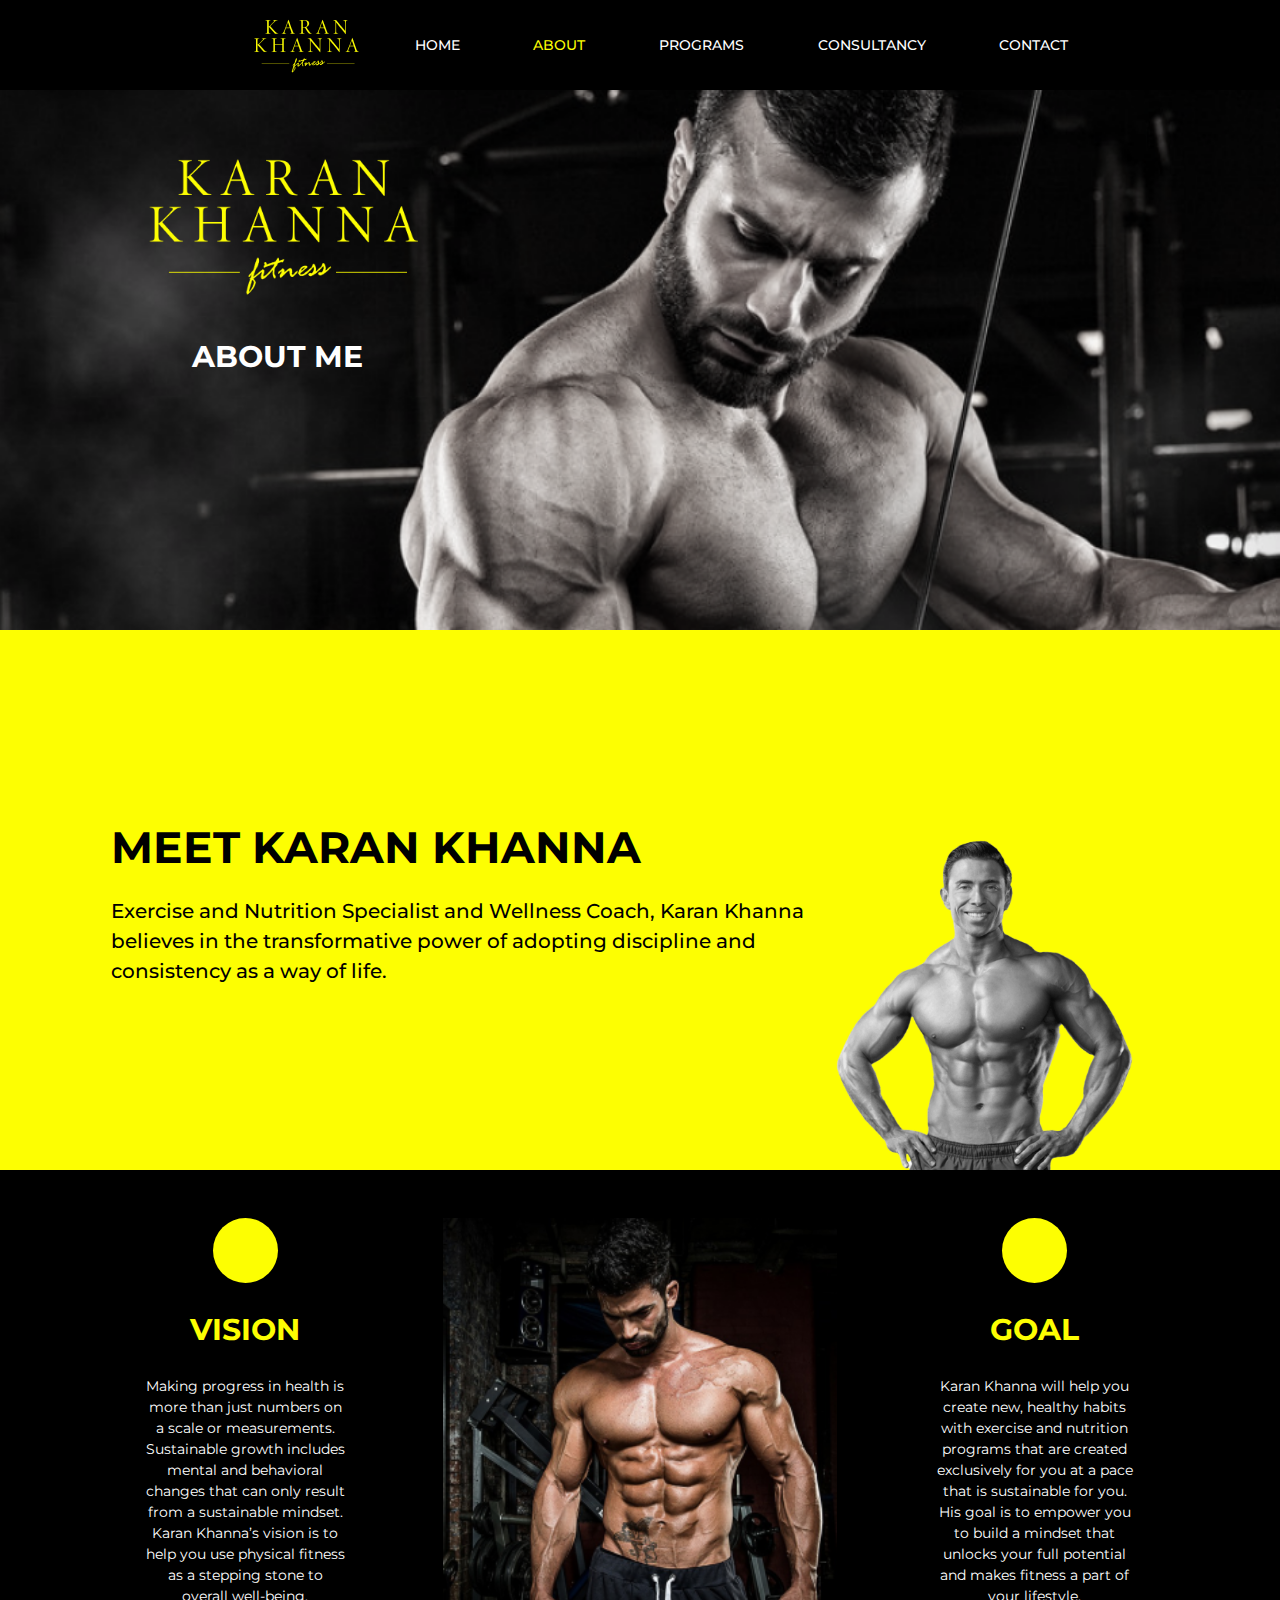
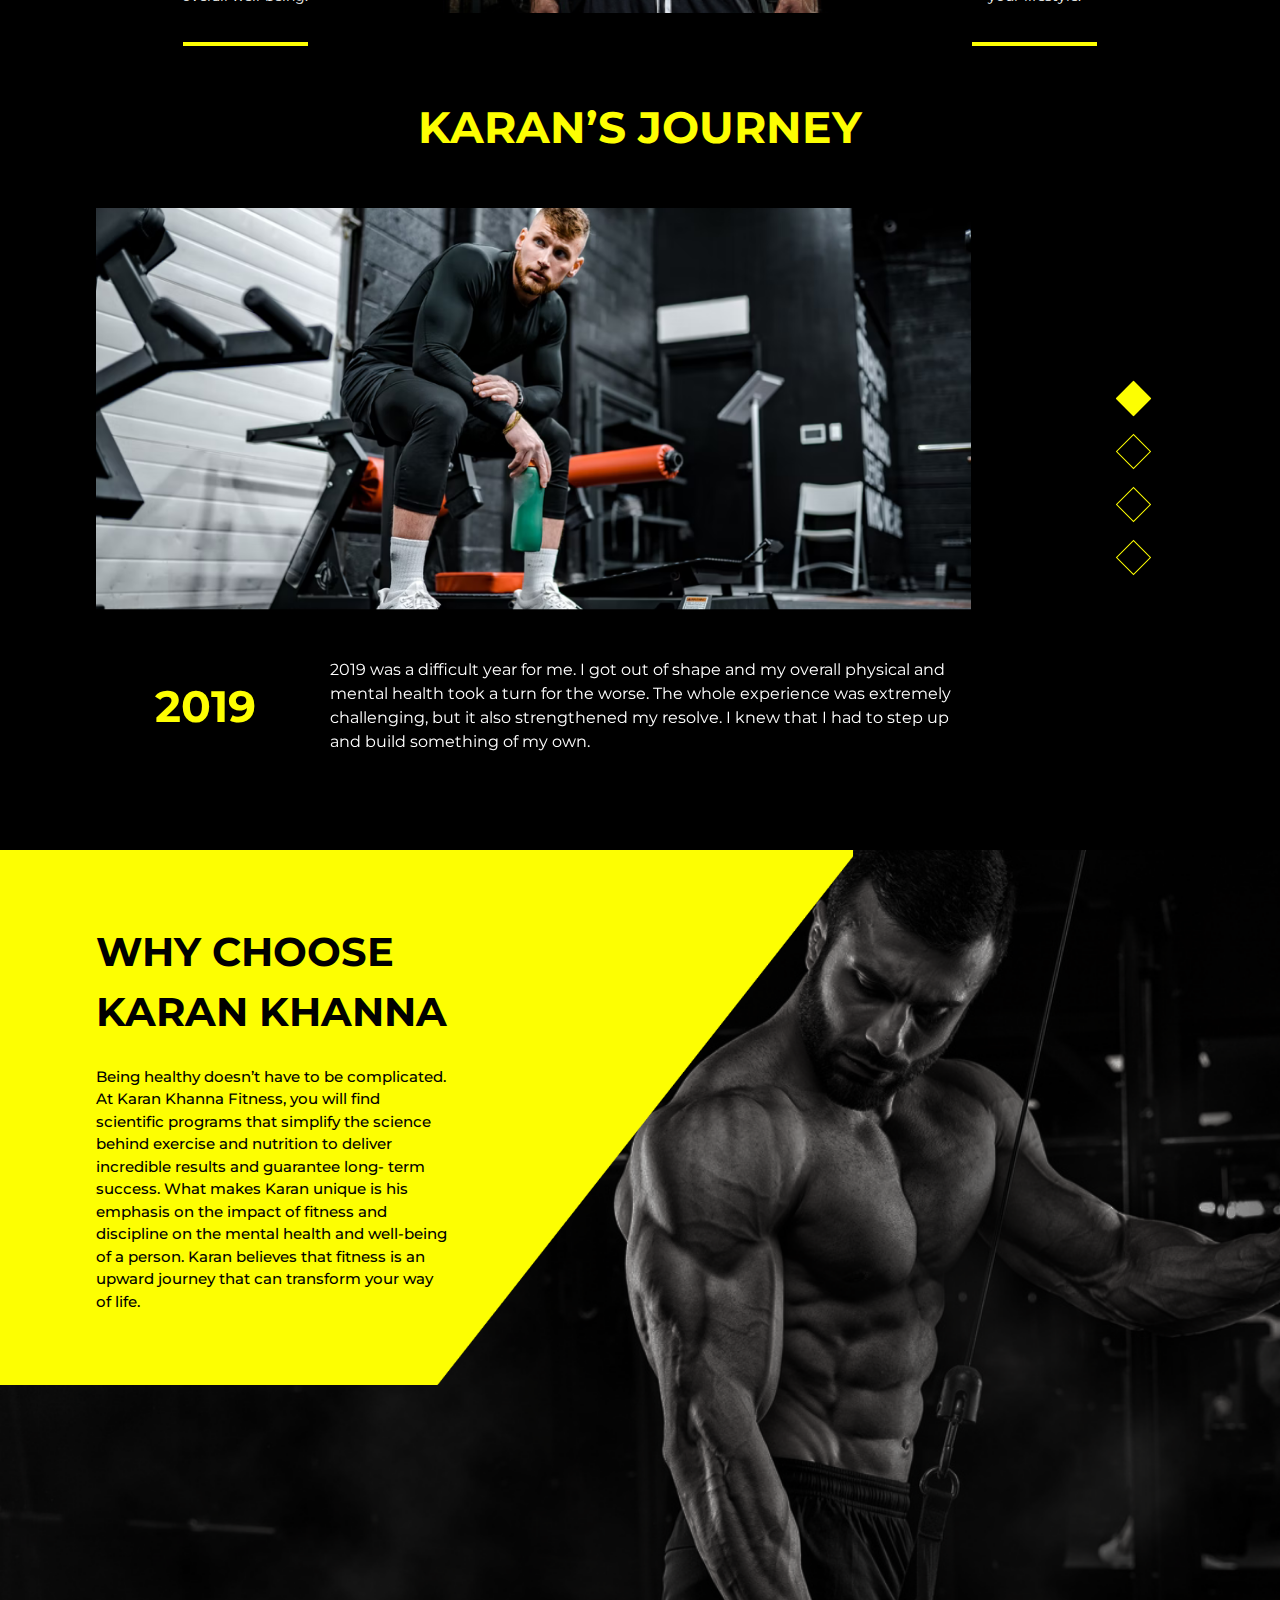
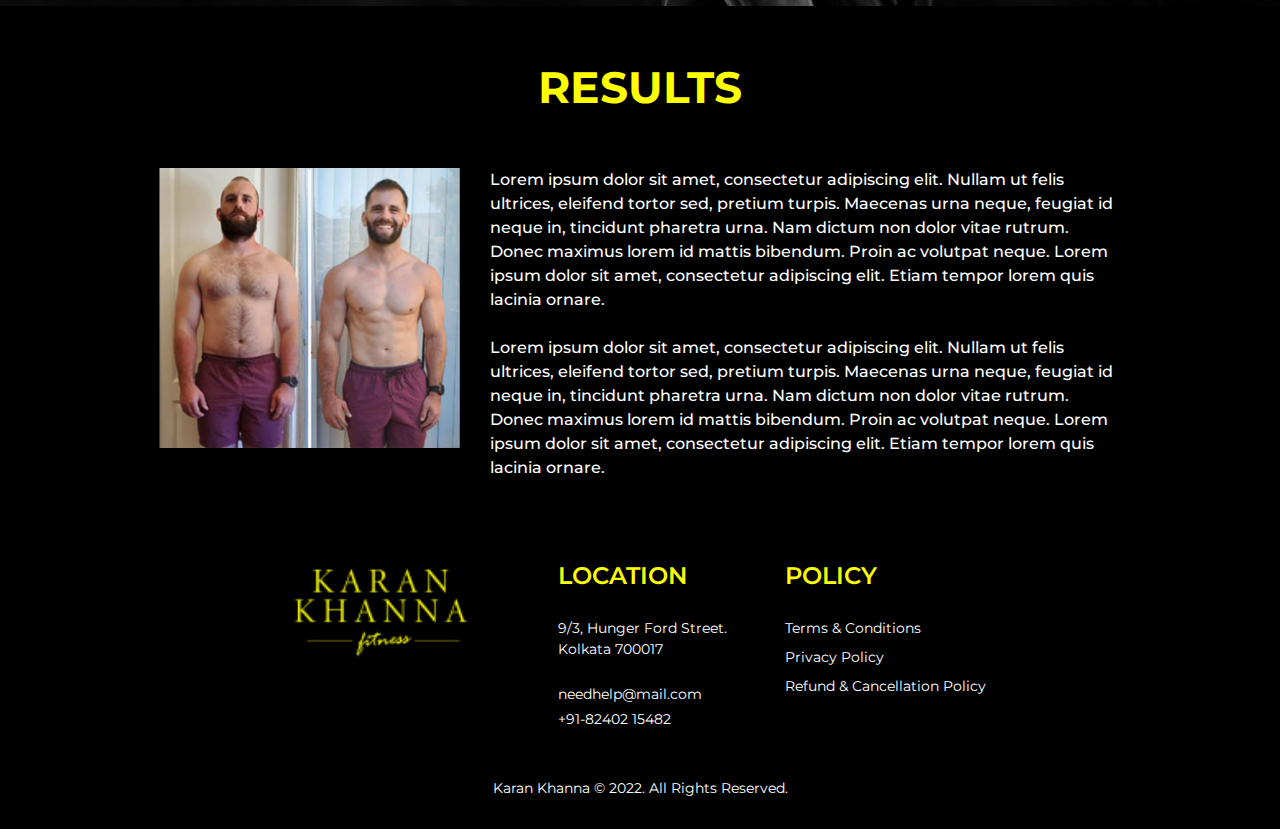
==== commit 9d9d9457: "-" ====
--- a/about.html
+++ b/about.html
@@ -13,7 +13,7 @@
    </head>
    <body>
       <nav class="navbar navbar-expand-lg bg-dark navbar-dark">
-         <a class="navbar-brand" href="#">
+         <a class="navbar-brand" href="index.html">
          <img src="img/logo.png">
          </a>
          <div class="menu-btn navbar-toggler-icon d-lg-none" type="button" data-toggle="collapse" data-target="#collapsibleNavbar">
@@ -22,19 +22,19 @@
          <div class="collapse navbar-collapse" id="collapsibleNavbar">
             <ul class="navbar-nav justify-content-end">
                <li class="nav-item">
-                  <a class="nav-link active" href="#">HOME</a>
-               </li>
-               <li class="nav-item">
-                  <a class="nav-link" href="#">ABOUT</a>
-               </li>
-               <li class="nav-item">
-                  <a class="nav-link" href="#">PROGRAMS</a>
-               </li>
-               <li class="nav-item">
-                  <a class="nav-link" href="#">CONSULTANCY</a>
-               </li>
-               <li class="nav-item">
-                  <a class="nav-link" href="#">CONTACT</a>
+                  <a class="nav-link" href="index.html">HOME</a>
+               </li>
+               <li class="nav-item">
+                  <a class="nav-link active" href="about.html">ABOUT</a>
+               </li>
+               <li class="nav-item">
+                  <a class="nav-link" href="programs.html">PROGRAMS</a>
+               </li>
+               <li class="nav-item">
+                  <a class="nav-link" href="consultancy.html">CONSULTANCY</a>
+               </li>
+               <li class="nav-item">
+                  <a class="nav-link" href="contact.html">CONTACT</a>
                </li>
             </ul>
          </div>
@@ -192,13 +192,13 @@
             </div>
             <div class="col-md-4 mt-4 mt-md-0">
                <div class="fo-24 text-yellow fw-600">POLICY</div>
-               <a href="#">
+               <a href="terms_and_conditions.html">
                   <div class="fo-14 text-white mt-4">Terms & Conditions</div>
                </a>
-               <a href="#">
+               <a href="privacy_policy.html">
                   <div class="fo-14 text-white mt-2">Privacy Policy</div>
                </a>
-               <a href="#">
+               <a href="refund_policy.html">
                   <div class="fo-14 text-white mt-2">Refund & Cancellation Policy</div>
                </a>
             </div>
--- a/css/styles.css
+++ b/css/styles.css
@@ -265,7 +265,27 @@
 	background-position: center;
 	background-repeat: no-repeat;
 }
-
+.fitness_card{
+	background: #FDFE02;
+	border-radius: 25px;
+	height: 320px;
+}
+.fitness_card_top{
+	background: #000000;
+box-shadow: 0px 10px 20px rgba(0, 0, 0, 0.25);
+border-radius: 25px;
+height: 160px;
+}
+.fitness_card_icon{
+	position: absolute;
+	bottom: 70%;
+	right: 7%;
+	width: 40%;
+	background: #FFFFFF;
+box-shadow: 0px 10px 20px rgba(0, 0, 0, 0.25);
+border-radius: 25px;
+	padding: 15px;
+}
 .home_consultation .col-md-8 {
 	background-image: url('../img/home8.png');
 	background-size: cover;
@@ -387,7 +407,10 @@
 	color: #717171;
 	font-size: 13px;
 }
-
+.consultancy_form .w-47{
+	width: 47%;
+	margin-right: 2%;
+}
 .consultancy_form input::placeholder {
 	font-size: 13px;
 	color: #717171;
@@ -405,6 +428,9 @@
 	resize: none;
 	font-size: 13px;
 }
+.modal .consultancy_form textarea{
+	height: 100px;
+}
 .consultancy_form .btn{
 	background: #FDFE02;
 	font-size: 14px;
@@ -435,14 +461,14 @@
 	color: #000000;
 }
 .services_card{
-	height: 330px;
+	height: 720px;
 	border-radius: 5px;
 }
 .card_tag{
 	background: #FDFE02;
 	text-align: center;
 	color: #000000;
-	font-size: 16px;
+	font-size: 17px;
 	font-weight: 800;
 	padding: 10px 15px;
 	width: 70%;
@@ -468,4 +494,15 @@
 }
 .owl-dots button.active{
 	background: #FDFE02!important;
+}
+.disc_points, .services_card ul{
+	list-style: disc;
+}
+.modal .close{
+	right: 15px;
+	top: 5px;
+	color: #fff;
+	position: absolute;
+	font-size: 50px;
+	font-weight: 500;
 }--- a/css/responsive.css
+++ b/css/responsive.css
@@ -47,6 +47,12 @@
 		border: 1px solid #FDFE02!important;
 		transform: rotate(45deg);
 	}
+	.fitness_card_section{
+		padding: 0px 100px;
+	}
+	.fitness_card{
+		margin: 40px 10px;
+	}
 }
 
 @media only screen and (max-width: 991px) {
@@ -169,6 +175,12 @@
 		border: 1px solid #FDFE02!important;
 		transform: rotate(45deg);
 	}
+	.fitness_card_section{
+		padding: 0px 30px;
+	}
+	.fitness_card{
+		margin: 40px 10px;
+	}
 }
 
 @media only screen and (max-width: 556px){
@@ -190,4 +202,10 @@
 	.owl-dots{
 		padding: 0;
 	}
+	.fitness_card_section{
+		padding: 0px 15px;
+	}
+	.fitness_card{
+		margin: 40px 0px;
+	}
 }